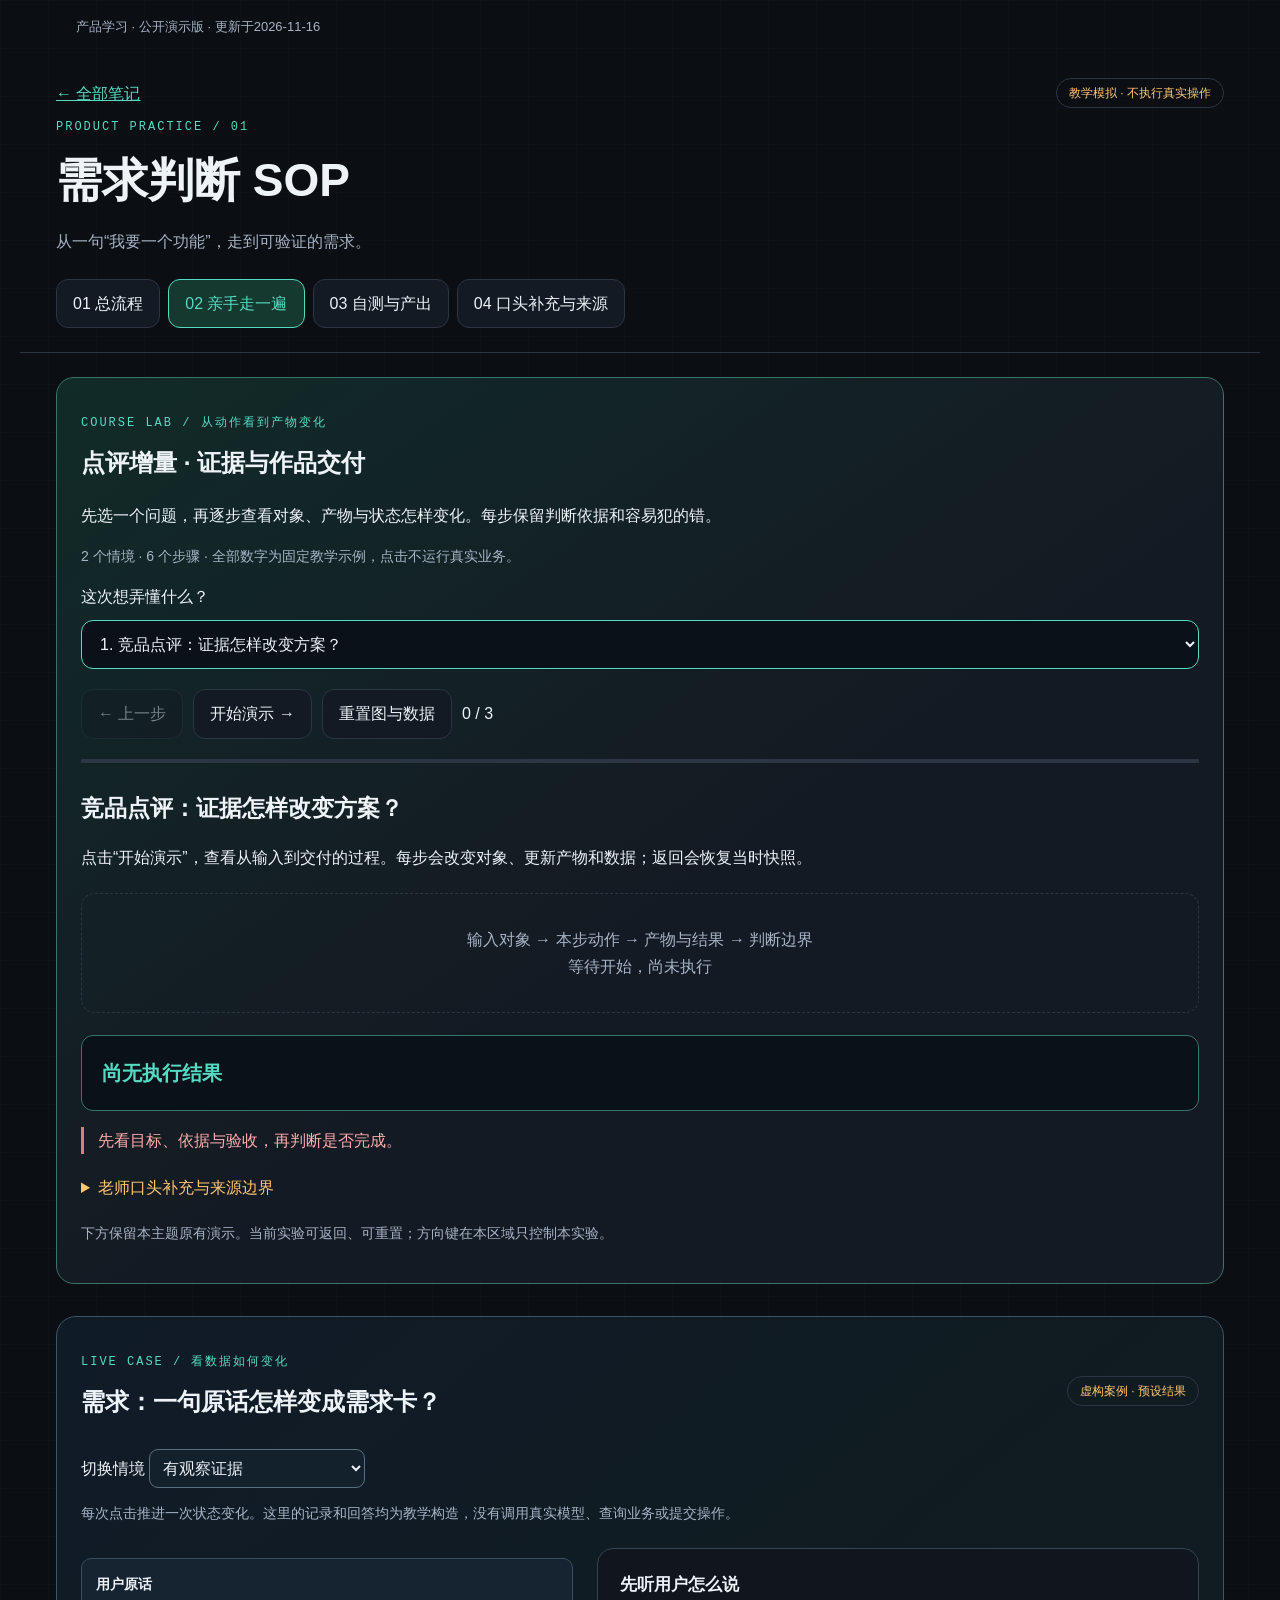
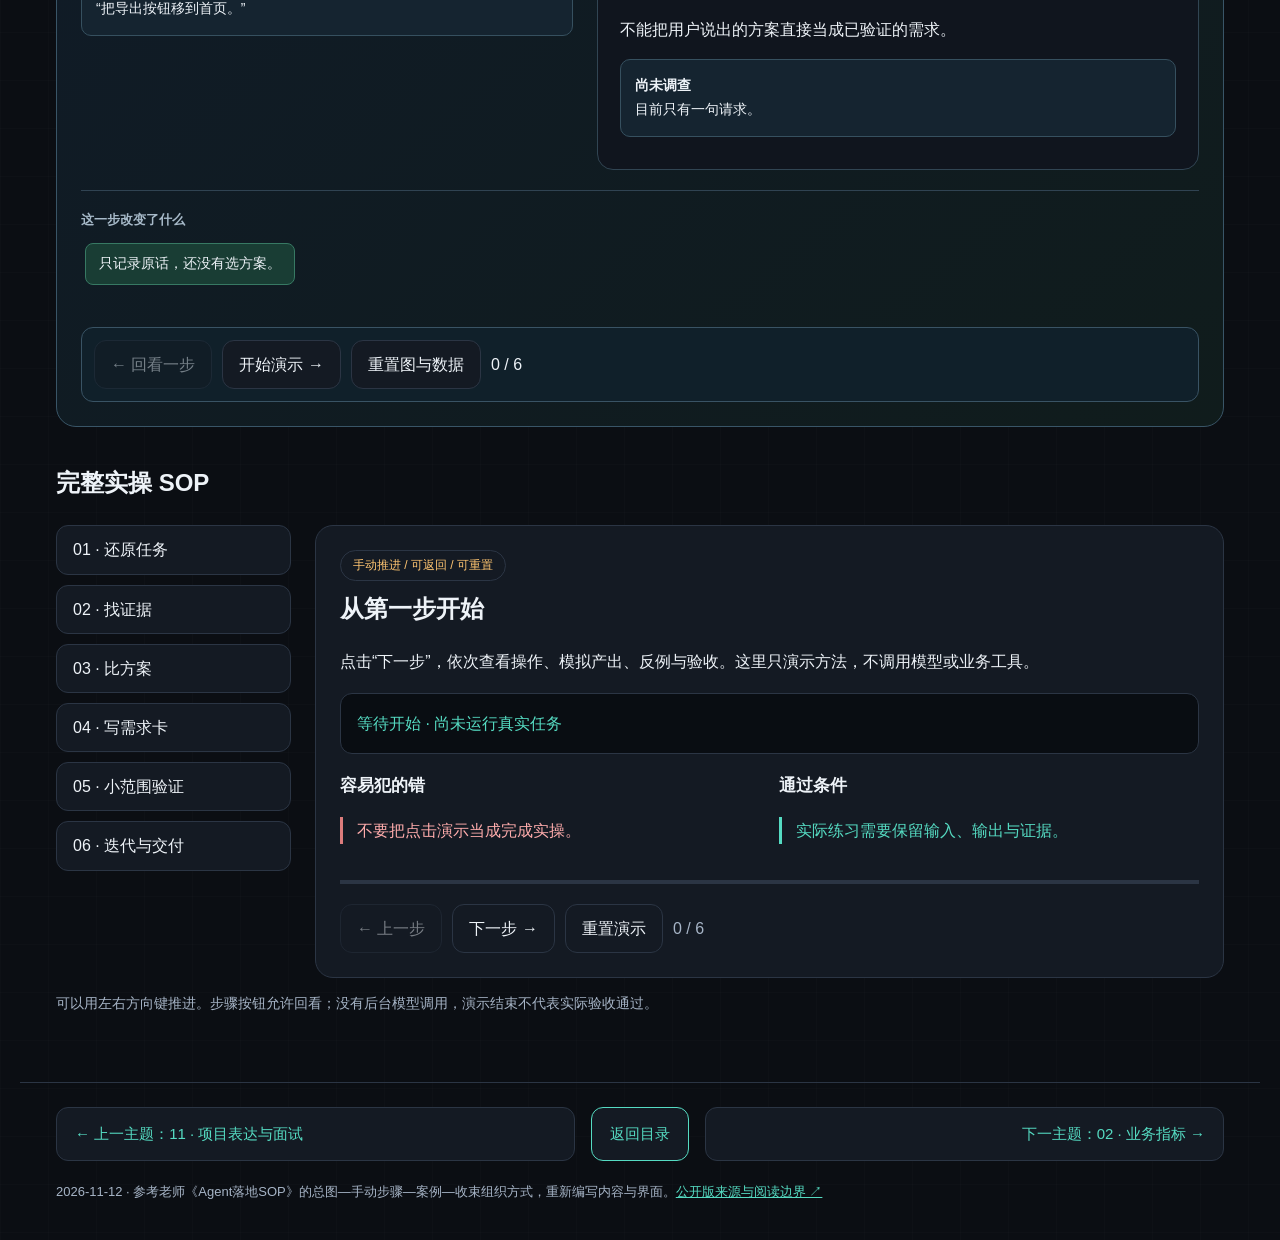
==== 01-需求判断SOP.html @ d26e114f "Publish 11 interactive product learning topics Public teaching edition: excludes private review, per" ====
<!doctype html><html lang="zh-CN"><meta charset="utf-8"><meta name="viewport" content="width=device-width,initial-scale=1"><title>需求判断 · 互动SOP笔记</title><link rel="stylesheet" href="%E6%A0%B7%E5%BC%8F.css"><link rel="stylesheet" href="%E5%8A%A8%E6%80%81%E6%BC%94%E7%A4%BA.css"><link rel="stylesheet" href="%E4%B8%BB%E9%A2%98%E5%AF%BC%E8%88%AA.css"><body><div class="host-notice">产品学习 · 公开演示版 · 更新于2026-11-16</div><header><div class="top"><a href="%E5%BC%80%E5%A7%8B%E9%98%85%E8%AF%BB.html">← 全部笔记</a><span class="badge">教学模拟 · 不执行真实操作</span></div><p class="eyebrow">PRODUCT PRACTICE / 01</p><h1>需求判断 SOP</h1><p class="sub">从一句“我要一个功能”，走到可验证的需求。</p><nav class="tabs" aria-label="阅读模式"><button data-tab="0" aria-selected="true">01 总流程</button><button data-tab="1" aria-selected="false">02 亲手走一遍</button><button data-tab="2" aria-selected="false">03 自测与产出</button><button data-tab="3" aria-selected="false">04 口头补充与来源</button></nav></header><main>
<section data-panel><p class="eyebrow">MAP / 先看完整路径</p><div class="map"><button class="node" data-step="0"><span>STEP 01 →</span><b>还原任务</b></button><button class="node" data-step="1"><span>STEP 02 →</span><b>找证据</b></button><button class="node" data-step="2"><span>STEP 03 →</span><b>比方案</b></button><button class="node" data-step="3"><span>STEP 04 →</span><b>写需求卡</b></button><button class="node" data-step="4"><span>STEP 05 →</span><b>小范围验证</b></button><button class="node" data-step="5"><span>STEP 06 →</span><b>迭代与交付</b></button></div><div class="box"><h2>怎样使用</h2><p>先顺着 1 → 6 看流程，再点击任意步骤进入演示。每步同时看“做什么、留下什么、容易错在哪里、怎样验收”。</p><p class="caption">流程是便于学习的整理顺序，实际项目可以往返。所有案例、日志和演算均为教学示例，不是你的实际项目成绩。</p></div><img class="figure" src="80cd8cdf1e72.png" alt="需求判断辅助图解"><p class="caption">图为既有笔记的整理者教学示意；本页以操作流程为主。</p></section>
<section data-panel hidden><section id="dynamic-stage" aria-label="动态流程演示"></section><h2>完整实操 SOP</h2><div class="lab"><aside class="rail" aria-label="步骤"><button data-step="0">01 · 还原任务</button><button data-step="1">02 · 找证据</button><button data-step="2">03 · 比方案</button><button data-step="3">04 · 写需求卡</button><button data-step="4">05 · 小范围验证</button><button data-step="5">06 · 迭代与交付</button></aside><article class="box" aria-live="polite"><span class="badge">手动推进 / 可返回 / 可重置</span><h2 id="step-title"></h2><p id="action"></p><div class="log" id="output"></div><div class="bodygrid"><div><h3>容易犯的错</h3><p class="bad" id="bad"></p></div><div><h3>通过条件</h3><p class="good" id="check"></p></div></div><div class="progress"><i id="bar"></i></div><div class="controls"><button id="prev">← 上一步</button><button id="next">下一步 →</button><button id="reset">重置演示</button><span id="count" class="muted"></span></div></article></div><p class="caption">可以用左右方向键推进。步骤按钮允许回看；没有后台模型调用，演示结束不代表实际验收通过。</p></section>
<section data-panel hidden><div class="bodygrid"><div class="box"><p class="eyebrow">CHECK / 先判断，再看解释</p><h2>用户提出“自动发送周报”，第一步更合适的是？</h2><div class="choices"><button data-choice="0">立刻接入发送工具</button><button data-choice="1">问最近一次交周报的完整过程</button><button data-choice="2">推断他想获得领导表扬</button></div><div class="feedback" id="feedback" role="status" hidden></div><button id="quiz-reset">重做自测</button></div><div class="box"><h2>带走一张实操卡</h2><label for="draft">用自己的任务填写：目标 / 依据 / 操作 / 预期 / 实际 / 待核</label><textarea id="draft" placeholder="目标：
依据：
操作：
预期：
实际（未做就写待测）：
待核："></textarea><button id="download">下载我的草稿</button><p class="caption">内容只在当前页，刷新不保存；下载不会提交给老师，也不会改写课程笔记。</p></div></div></section>
<section data-panel hidden><div class="box"><p class="eyebrow">ORAL NOTES / 主线外也要记</p><h2>老师口头补充与游离知识点</h2><ul class="oral"><li>11/7 PM 01:48:58–01:49:29：问最近一次具体经历。</li><li>11/7 PM 01:51:32：更深动机可选，不强贴心理标签。</li><li>10/31 PM 01:31:21–01:41:09：购买者、操作者、受益者可能不同。</li><li>10/21、11/13点评：新增证据分层与作品交付动态情境；课堂认可不替代真实需求、功能或市场验证。</li><li>2026-10-18 第一周学习笔记：00:06:10–07:16、12:29–13:47、04:06:03–06:43 / 作业让接收者能打开、看懂、试用；链接可放在说明文档中 / 写入口、核心能力、操作顺序和限制。可访问不意味着必须公开或扩大权限；课堂4/5分是课程评分，不是上线认证</li><li>2026-10-18 第一周学习笔记：00:08:00–09:46、21:07–24:07 / 定时提醒和立即演示不同；功能需要展示实际行为 / 按钮、音效、提醒、结果气泡分别实际检查。09:17学生说明提醒已做，老师此前的判断不能当最终缺失结论</li><li>2026-10-18 第一周学习笔记：00:27:43–29:46、32:22 / 追问为什么安装、服务谁；老师补充作业想看AI实用功能 / 动画与情绪价值可以有用，但要连接目标；不能概括成“动画永远不算功能”</li><li>2026-10-18 第一周学习笔记：00:35:16–37:49、50:14 / 链接权限、下载按钮和工具使用要符合真实能力 / 验收下载文件、提醒触发；简单规则任务不必调用模型。不给无关管理权限，不把未接通机器人写成已实现</li><li>2026-10-18 第一周学习笔记：00:55:29–55:41、58:08、01:08:47–09:36 / 加载、贴图边缘、响应式布局也是交付质量 / 慢的原因先测；检查桌面与手机、窄屏、可读性。老师对图片过大或网络的判断是排查假设</li><li>2026-10-18 第一周学习笔记：01:20:35、01:25:47–28:51 / 练习方法能迁移到自己的题材和作品 / 不要求人人复刻同一物件；审美认可不证明市场需求、销量或付费意愿</li><li>2026-10-18 第一周学习笔记：01:32:00、01:46:26–47:19 / 默认视角和接收者环境要可用，必要时准备演示兜底 / 不能让观众自行猜正确灯光/角度；录屏辅助说明，不能代替真实功能验收</li><li>2026-10-18 第一周学习笔记：02:00:08、02:08:29–12:09 / 讲清用户、场景、需求、功能，并追问提供者、付费方、成本与价值 / 2–3分钟是该轮汇报限制；预算例子不是所有项目起步金额。使用者、受益者和付款者分别列</li><li>2026-10-18 第一周学习笔记：02:21:24–22:43、02:34:27–38:45 / 把宠物选码、评价回复等功能放回经营目标 / 少退货、提高决策效率等是待验证收益；比较机会成本，不能只因“能自动回复”就认定值得投入</li><li>2026-10-18 第一周学习笔记：02:47:14–48:17、02:51:39–54:59 / 热点的关联性、时效性，及平台资源/获客能力都要考虑 / 曝光不等于转化；没有平台资源就先缩小场景，不套用大平台分发能力</li><li>2026-10-18 第一周学习笔记：02:56:30–03:00:39、03:12:22–14:34 / 评论工具与家居工具要考虑数据入口、用户角色、渠道和费用 / 核接口与授权可用性；评论应保留影响决策的正反信息，不能把偏向商家的删差评做法当通则</li><li>2026-10-18 第一周学习笔记：03:15:01–17:31、03:23:19–25:03 / 有竞品不等于不能做；要解释自己的选择 / 多方产品可同时服务商家和买家，需确定本期主要任务与付款关系，不机械写“只能选B或C”</li><li>2026-10-18 第一周学习笔记：03:57:06–57:35、04:03:42–04:04:00、04:16:34–17:43 / 熟悉业务的人可从小痛点切入；继续考虑获客和转化；先做再改 / 课堂肯定的是思考/进展，不等于产品或商业模式已验证</li><li>2026-11-07 需求分析与用户访谈：17:38–23:52 / 竞品2.0重点是我们据此怎么做，还要看缺点/失败经验；有限时间抓汇报框架 / 目标与决定→关键证据→借鉴/避坑→本期方案与验证；背景资料放附录，不压掉核心判断</li><li>2026-11-07 需求分析与用户访谈：20:57–22:35 / 出海不只看产品能不能做，也要查记忆、数据存储及地区差异 / 形成地区×数据类型×处理目的×保存/删除×依据的待核表。老师“中国可存ASR但不可存原音频”等概括未获一手核准，不作为法律规则</li><li>2026-11-07 需求分析与用户访谈：41:04–43:39、44:52–48:22 / “专业、记忆好”须有具体测试；销售说好不等于实测好；无法试用要调整研究路径 / 记忆拆成写入准确、取回准确、更新冲突与删除失效；授权试用、可操作演示或公开证据各标层级。无权限≠不支持≠实测失败</li><li>2026-11-07 需求分析与用户访谈：43:02–43:39、47:23、01:02:19–02:31 / 文档层级过多影响理解 / 主文保留任务、对比结论、证据和决策，详细资料入附录；层级数量依内容，不机械固定</li><li>2026-11-07 需求分析与用户访谈：01:01:47–02:15 / 营销组把竞品优缺点接到自己的Demo，是有价值的分析 / 参考“发现→取舍→方案→验证”，不是只有一张功能清单；老师认可不等于测试全部可靠</li><li>2026-11-07 需求分析与用户访谈：01:25:51–27:08 / 轮流汇报可以练表达，但每个人要熟悉内容和结构 / 先讲清竞品，再综合推导自己的方案；不要来回切换指代，让听众猜“它”是哪家</li><li>2026-11-07 需求分析与用户访谈：01:31:56–34:09 / 需求访谈、竞品分析和Demo要连起来；每次汇报带上前一阶段成果 / 标哪些决定来自用户问题，哪些因竞品证据修订，哪些还是假设；不是每次把旧材料全部重讲</li></ul><p class="caption">沿用已核笔记的来源定位。本次没有重新回听音频；前两周口头内容部分依据录音整理纪要，不冒称逐字原话。完整语境、更多知识点和未核项见下方正文。</p></div><div class="box sources" style="margin-top:20px"><h2>来源与公开范围</h2><a href="来源说明.html">公开版来源与阅读边界 ↗</a><a href="来源说明.html">公开版来源与阅读边界 ↗</a><a href="来源说明.html">公开版来源与阅读边界 ↗</a><p>本页是按任务重组的学习视图；课程语境见按日期归档的笔记；独立正确性核查见上方《权威来源知识核查》，不要用课程笔记本身证明知识正确。平台参数与规则使用前再核。</p></div></section>
</main><footer><nav class="topic-nav" aria-label="主题导航"><a href="11-%E9%A1%B9%E7%9B%AE%E8%A1%A8%E8%BE%BE%E4%B8%8E%E9%9D%A2%E8%AF%95SOP.html">← 上一主题：11 · 项目表达与面试</a><a class="directory-link" href="%E5%BC%80%E5%A7%8B%E9%98%85%E8%AF%BB.html">返回目录</a><a href="02-%E4%B8%9A%E5%8A%A1%E6%8C%87%E6%A0%87SOP.html">下一主题：02 · 业务指标 →</a></nav><p>2026-11-12 · 参考老师《Agent落地SOP》的总图—手动步骤—案例—收束组织方式，重新编写内容与界面。<a href="来源说明.html">公开版来源与阅读边界 ↗</a></p></footer><script type="application/json" id="lesson-data">{"slug": "01-需求判断SOP", "title": "需求判断", "sub": "从一句“我要一个功能”，走到可验证的需求。", "source": ["来源说明.html"], "oral": ["11/7 PM 01:48:58–01:49:29：问最近一次具体经历。", "11/7 PM 01:51:32：更深动机可选，不强贴心理标签。", "10/31 PM 01:31:21–01:41:09：购买者、操作者、受益者可能不同。", "10/21、11/13点评：新增证据分层与作品交付动态情境；课堂认可不替代真实需求、功能或市场验证。", "2026-10-18 第一周学习笔记：00:06:10–07:16、12:29–13:47、04:06:03–06:43 / 作业让接收者能打开、看懂、试用；链接可放在说明文档中 / 写入口、核心能力、操作顺序和限制。可访问不意味着必须公开或扩大权限；课堂4/5分是课程评分，不是上线认证", "2026-10-18 第一周学习笔记：00:08:00–09:46、21:07–24:07 / 定时提醒和立即演示不同；功能需要展示实际行为 / 按钮、音效、提醒、结果气泡分别实际检查。09:17学生说明提醒已做，老师此前的判断不能当最终缺失结论", "2026-10-18 第一周学习笔记：00:27:43–29:46、32:22 / 追问为什么安装、服务谁；老师补充作业想看AI实用功能 / 动画与情绪价值可以有用，但要连接目标；不能概括成“动画永远不算功能”", "2026-10-18 第一周学习笔记：00:35:16–37:49、50:14 / 链接权限、下载按钮和工具使用要符合真实能力 / 验收下载文件、提醒触发；简单规则任务不必调用模型。不给无关管理权限，不把未接通机器人写成已实现", "2026-10-18 第一周学习笔记：00:55:29–55:41、58:08、01:08:47–09:36 / 加载、贴图边缘、响应式布局也是交付质量 / 慢的原因先测；检查桌面与手机、窄屏、可读性。老师对图片过大或网络的判断是排查假设", "2026-10-18 第一周学习笔记：01:20:35、01:25:47–28:51 / 练习方法能迁移到自己的题材和作品 / 不要求人人复刻同一物件；审美认可不证明市场需求、销量或付费意愿", "2026-10-18 第一周学习笔记：01:32:00、01:46:26–47:19 / 默认视角和接收者环境要可用，必要时准备演示兜底 / 不能让观众自行猜正确灯光/角度；录屏辅助说明，不能代替真实功能验收", "2026-10-18 第一周学习笔记：02:00:08、02:08:29–12:09 / 讲清用户、场景、需求、功能，并追问提供者、付费方、成本与价值 / 2–3分钟是该轮汇报限制；预算例子不是所有项目起步金额。使用者、受益者和付款者分别列", "2026-10-18 第一周学习笔记：02:21:24–22:43、02:34:27–38:45 / 把宠物选码、评价回复等功能放回经营目标 / 少退货、提高决策效率等是待验证收益；比较机会成本，不能只因“能自动回复”就认定值得投入", "2026-10-18 第一周学习笔记：02:47:14–48:17、02:51:39–54:59 / 热点的关联性、时效性，及平台资源/获客能力都要考虑 / 曝光不等于转化；没有平台资源就先缩小场景，不套用大平台分发能力", "2026-10-18 第一周学习笔记：02:56:30–03:00:39、03:12:22–14:34 / 评论工具与家居工具要考虑数据入口、用户角色、渠道和费用 / 核接口与授权可用性；评论应保留影响决策的正反信息，不能把偏向商家的删差评做法当通则", "2026-10-18 第一周学习笔记：03:15:01–17:31、03:23:19–25:03 / 有竞品不等于不能做；要解释自己的选择 / 多方产品可同时服务商家和买家，需确定本期主要任务与付款关系，不机械写“只能选B或C”", "2026-10-18 第一周学习笔记：03:57:06–57:35、04:03:42–04:04:00、04:16:34–17:43 / 熟悉业务的人可从小痛点切入；继续考虑获客和转化；先做再改 / 课堂肯定的是思考/进展，不等于产品或商业模式已验证", "2026-11-07 需求分析与用户访谈：17:38–23:52 / 竞品2.0重点是我们据此怎么做，还要看缺点/失败经验；有限时间抓汇报框架 / 目标与决定→关键证据→借鉴/避坑→本期方案与验证；背景资料放附录，不压掉核心判断", "2026-11-07 需求分析与用户访谈：20:57–22:35 / 出海不只看产品能不能做，也要查记忆、数据存储及地区差异 / 形成地区×数据类型×处理目的×保存/删除×依据的待核表。老师“中国可存ASR但不可存原音频”等概括未获一手核准，不作为法律规则", "2026-11-07 需求分析与用户访谈：41:04–43:39、44:52–48:22 / “专业、记忆好”须有具体测试；销售说好不等于实测好；无法试用要调整研究路径 / 记忆拆成写入准确、取回准确、更新冲突与删除失效；授权试用、可操作演示或公开证据各标层级。无权限≠不支持≠实测失败", "2026-11-07 需求分析与用户访谈：43:02–43:39、47:23、01:02:19–02:31 / 文档层级过多影响理解 / 主文保留任务、对比结论、证据和决策，详细资料入附录；层级数量依内容，不机械固定", "2026-11-07 需求分析与用户访谈：01:01:47–02:15 / 营销组把竞品优缺点接到自己的Demo，是有价值的分析 / 参考“发现→取舍→方案→验证”，不是只有一张功能清单；老师认可不等于测试全部可靠", "2026-11-07 需求分析与用户访谈：01:25:51–27:08 / 轮流汇报可以练表达，但每个人要熟悉内容和结构 / 先讲清竞品，再综合推导自己的方案；不要来回切换指代，让听众猜“它”是哪家", "2026-11-07 需求分析与用户访谈：01:31:56–34:09 / 需求访谈、竞品分析和Demo要连起来；每次汇报带上前一阶段成果 / 标哪些决定来自用户问题，哪些因竞品证据修订，哪些还是假设；不是每次把旧材料全部重讲"], "steps": [{"name": "还原任务", "action": "用户说：“把导出按钮移到首页。”先问最近一次如何完成周报。", "output": "教学假设：导出 → 打开邮箱 → 上传 → 发送；卡点可能在交接。", "bad": "直接开始移动按钮，或断定用户效率低。", "check": "记录用户、场景、当前做法与卡点；推测单列。"}, {"name": "找证据", "action": "核实际日志，观察一次操作，必要时中性追问。", "output": "证据卡：发生日期／原话／观察行为／未知项。", "bad": "把 AI 编的画像或一条差评当成普遍需求。", "check": "别人能回到原记录核对；缺数据就留未知。"}, {"name": "比方案", "action": "比较入口前移、一键发送、共享链接和现有人工做法。", "output": "方案比较：收益假设、成本、约束、错误代价。", "bad": "因为正在学 Agent，就必须使用 Agent。", "check": "至少解释选定方案为何适合当前任务。"}, {"name": "写需求卡", "action": "补目标、边界、数据依赖、负责人和验收。", "output": "目标：减少周报交接；边界：未授权不自动发送。", "bad": "只写“智能、好用、体验流畅”。", "check": "别人能判断做成了没有；不做项明确。"}, {"name": "小范围验证", "action": "让符合目标场景的用户完成任务，观察卡在哪里。", "output": "记录成功情况、耗时和失败原因；尚未执行则写待测。", "bad": "粉丝喜欢或模型一致赞同，就宣布需求成立。", "check": "实际观察与预期分开，不捏造访谈或成绩。"}, {"name": "迭代与交付", "action": "按证据修方案；整理问题、尝试、结论和下一步。", "output": "可交付：需求卡 + 证据 + 最小方案 + 待核项。", "bad": "只交一个链接，无法说明为谁解决了什么。", "check": "把修改与证据对应起来，再验证原问题。"}], "question": "用户提出“自动发送周报”，第一步更合适的是？", "answers": ["立刻接入发送工具", "问最近一次交周报的完整过程", "推断他想获得领导表扬"], "correct": 1, "explain": "先还原任务与授权边界，再比较方案。", "img": "2026-11-12/图解笔记/05-需求Y模型.png", "metric_lab": {"title": "点评增量 · 证据与作品交付", "modes": [{"id": "evidence", "label": "竞品点评：证据怎样改变方案？", "source": "11/13点评；需求原笔记末节17:38—23:52、41:04—48:22、01:31:56—01:34:09。产品A/B均为虚构。", "steps": [{"title": "把宣传与实测分开", "explain": "候选A销售说记忆很好；B尚无权限试用。先登记证据类型，不填分或排名。", "groups": [{"label": "A证据", "items": ["销售陈述"], "tone": "neutral"}, {"label": "B状态", "items": ["无权限", "未测"], "tone": "neutral"}, {"label": "当前结论", "items": ["都不能判定效果优劣"], "tone": "neutral"}], "formula": "无权限 ≠ 不支持 ≠ 实测失败", "bad": "界面专业或展示脑图不证明记忆准确。"}, {"title": "用同任务测试，保留条件", "explain": "模拟获得A试用：写入旧事实→更新→新会话提问，仍取回旧事实。记录版本、套餐、输入与日志；B继续未测。", "groups": [{"label": "A模拟测试", "items": ["写入：养猫", "更新：不养猫", "取回：仍养猫"], "tone": "bad"}, {"label": "证据包", "items": ["同任务", "版本/套餐/时间", "日志"], "tone": "neutral"}, {"label": "B", "items": ["未测，不填0"], "tone": "warn"}], "formula": "A在此测试中更新失效；不能推所有场景都差", "bad": "演示本身不是对任何真实产品的评价。"}, {"title": "从发现形成自己的选择", "explain": "若用户访谈确需修正画像，本期设计可查看/纠正旧事实并验证失效。先做小闭环，不复制整个竞品。", "groups": [{"label": "需求依据", "items": ["需要修正旧画像"], "tone": "neutral"}, {"label": "方案取舍", "items": ["新增纠错入口", "保留更新记录"], "tone": "neutral"}, {"label": "验收", "items": ["取回新值", "旧值不再影响建议"], "tone": "neutral"}], "formula": "发现 → 取舍 → 方案 → 验证", "bad": "访谈依据若没有真实来源，应标待验证假设。"}]}, {"id": "delivery", "label": "作品点评：按钮存在不等于交付完成", "source": "10/21点评，第一周§10；00:06:10—13:47、00:35:16—37:49、01:32:00—01:47:19。", "steps": [{"title": "先看接收者默认体验", "explain": "教学网页能打开，但下载按钮只有视觉样式，手机内容超出屏幕。老师认可外观不代替可用性验证。", "groups": [{"label": "入口", "items": ["页面可打开"], "tone": "good"}, {"label": "按钮", "items": ["未接下载动作"], "tone": "bad"}, {"label": "手机", "items": ["内容溢出"], "tone": "warn"}], "formula": "页面可访问；功能交付尚不合格", "bad": "需要权限时最小授权，不为了可访问一律公开。"}, {"title": "按范围修复并核真实产物", "explain": "模拟绑定下载真实文件并调整窄屏布局。点击后校验文件可打开，尺寸符合要求；没有接通的提醒继续标待实现。", "groups": [{"label": "下载", "items": ["文件已取得", "内容可打开"], "tone": "good"}, {"label": "手机", "items": ["无横向溢出", "按钮可点"], "tone": "good"}, {"label": "提醒", "items": ["待实现"], "tone": "warn"}], "formula": "修的是具体缺陷，同时回归原有内容", "bad": "录屏可作说明，但不替代真实功能验收。"}, {"title": "交付说明让别人能自己使用", "explain": "附入口、步骤、能力、限制。业务收益仍待测试，不将“生成更快”写成销量必涨。", "groups": [{"label": "使用说明", "items": ["打开入口→输入→操作→结果"], "tone": "neutral"}, {"label": "能力状态", "items": ["下载已实现", "提醒未接通"], "tone": "neutral"}, {"label": "业务证据", "items": ["采用待测", "收益待测"], "tone": "neutral"}], "formula": "交付 = 可访问 + 可操作 + 可验证 + 说清限制", "bad": "默认角度、加载和字体可读性都是交付的一部分。"}]}]}, "extra_sources": []}</script><script src="%E4%BA%A4%E4%BA%92.js"></script><script src="%E6%A1%88%E4%BE%8B%E5%8A%A8%E6%80%81%E6%BC%94%E7%A4%BA.js"></script><script src="%E5%8A%A8%E6%80%81%E6%BC%94%E7%A4%BA.js"></script><link rel="stylesheet" href="%E6%8C%87%E6%A0%87%E8%BF%9B%E9%98%B6%E6%BC%94%E7%A4%BA.css"><script src="%E6%8C%87%E6%A0%87%E8%BF%9B%E9%98%B6%E6%BC%94%E7%A4%BA.js"></script></body></html><style>.host-notice{max-width:1168px;margin:16px auto;padding:0 20px;font-size:13px;color:#a6b4c6}[data-local-source]{color:#a6b4c6;cursor:help}img{max-width:100%}</style>
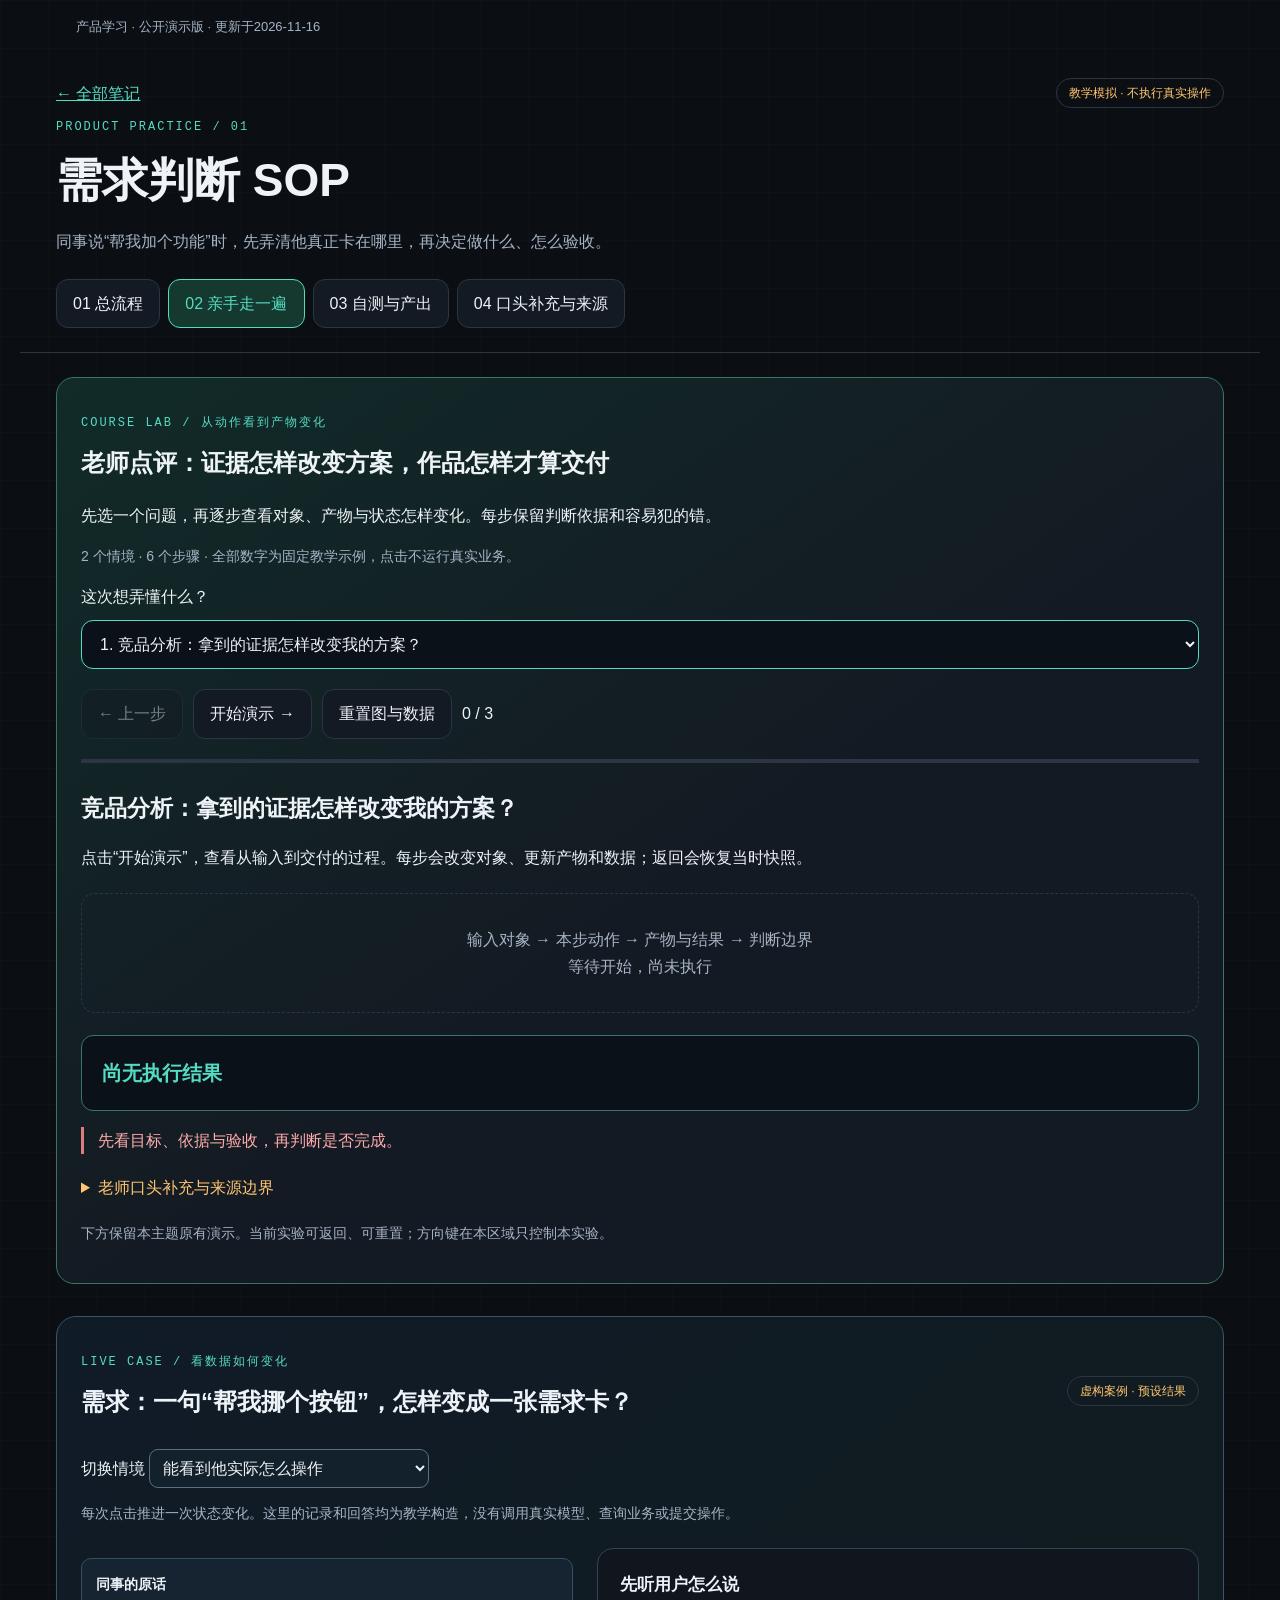
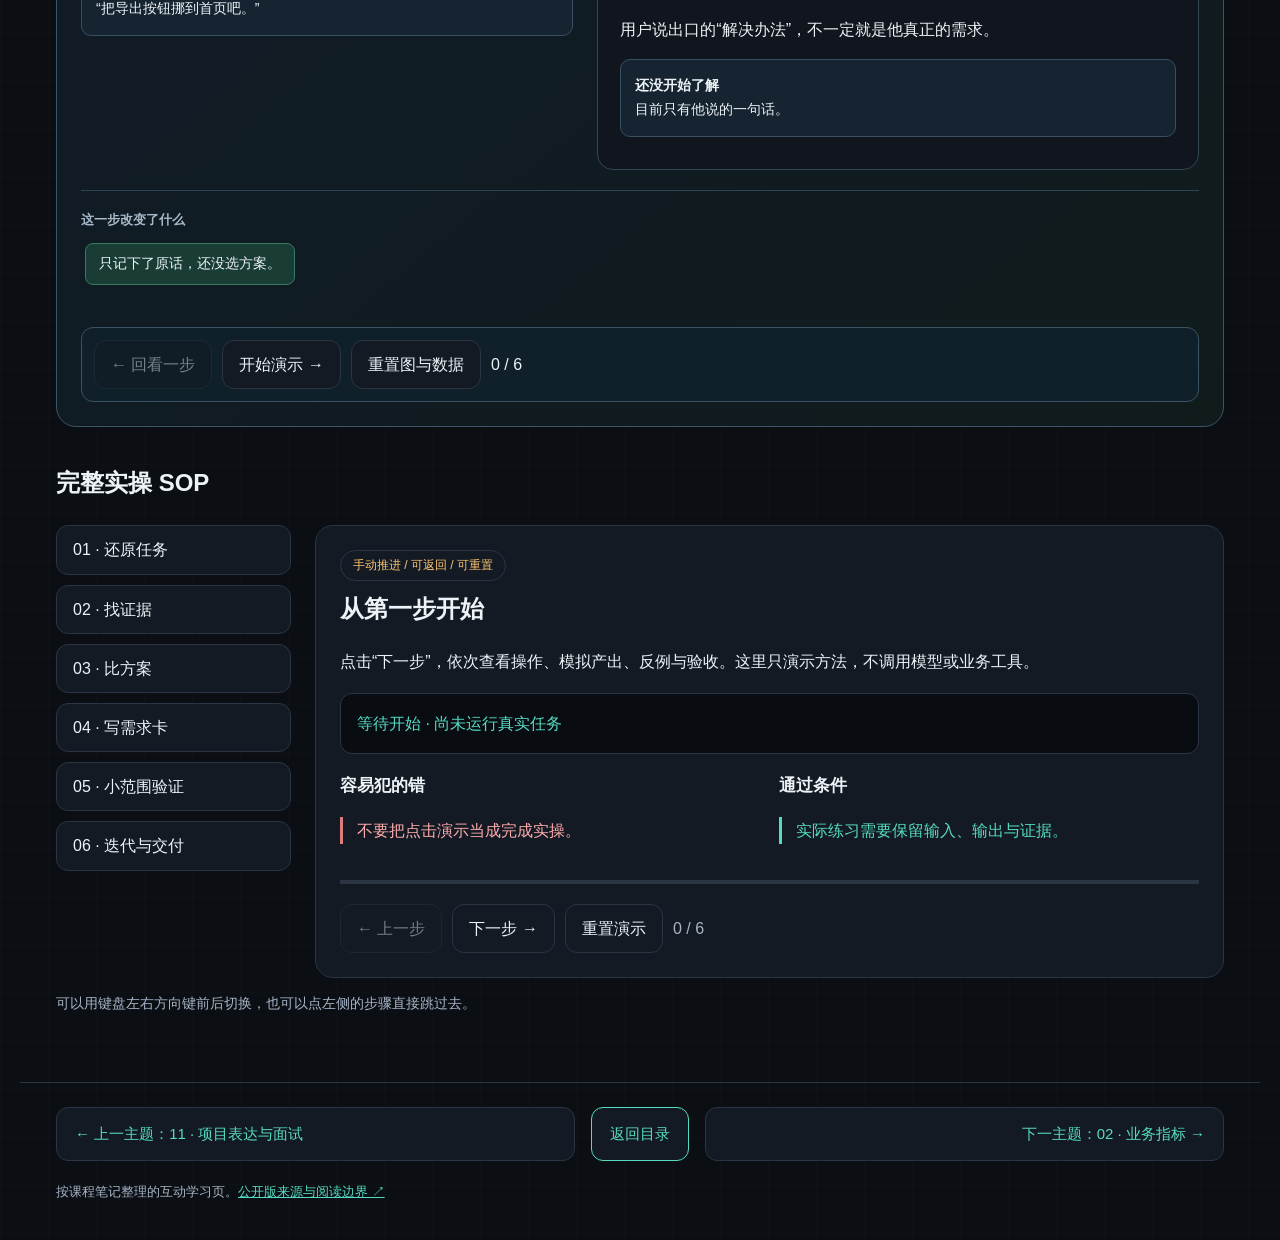
==== commit 0c6166ad: "Clarify needs lesson and update interactive examples" ====
--- a/01-需求判断SOP.html
+++ b/01-需求判断SOP.html
@@ -1,11 +1,11 @@
-<!doctype html><html lang="zh-CN"><meta charset="utf-8"><meta name="viewport" content="width=device-width,initial-scale=1"><title>需求判断 · 互动SOP笔记</title><link rel="stylesheet" href="%E6%A0%B7%E5%BC%8F.css"><link rel="stylesheet" href="%E5%8A%A8%E6%80%81%E6%BC%94%E7%A4%BA.css"><link rel="stylesheet" href="%E4%B8%BB%E9%A2%98%E5%AF%BC%E8%88%AA.css"><body><div class="host-notice">产品学习 · 公开演示版 · 更新于2026-11-16</div><header><div class="top"><a href="%E5%BC%80%E5%A7%8B%E9%98%85%E8%AF%BB.html">← 全部笔记</a><span class="badge">教学模拟 · 不执行真实操作</span></div><p class="eyebrow">PRODUCT PRACTICE / 01</p><h1>需求判断 SOP</h1><p class="sub">从一句“我要一个功能”，走到可验证的需求。</p><nav class="tabs" aria-label="阅读模式"><button data-tab="0" aria-selected="true">01 总流程</button><button data-tab="1" aria-selected="false">02 亲手走一遍</button><button data-tab="2" aria-selected="false">03 自测与产出</button><button data-tab="3" aria-selected="false">04 口头补充与来源</button></nav></header><main>
-<section data-panel><p class="eyebrow">MAP / 先看完整路径</p><div class="map"><button class="node" data-step="0"><span>STEP 01 →</span><b>还原任务</b></button><button class="node" data-step="1"><span>STEP 02 →</span><b>找证据</b></button><button class="node" data-step="2"><span>STEP 03 →</span><b>比方案</b></button><button class="node" data-step="3"><span>STEP 04 →</span><b>写需求卡</b></button><button class="node" data-step="4"><span>STEP 05 →</span><b>小范围验证</b></button><button class="node" data-step="5"><span>STEP 06 →</span><b>迭代与交付</b></button></div><div class="box"><h2>怎样使用</h2><p>先顺着 1 → 6 看流程，再点击任意步骤进入演示。每步同时看“做什么、留下什么、容易错在哪里、怎样验收”。</p><p class="caption">流程是便于学习的整理顺序，实际项目可以往返。所有案例、日志和演算均为教学示例，不是你的实际项目成绩。</p></div><img class="figure" src="80cd8cdf1e72.png" alt="需求判断辅助图解"><p class="caption">图为既有笔记的整理者教学示意；本页以操作流程为主。</p></section>
-<section data-panel hidden><section id="dynamic-stage" aria-label="动态流程演示"></section><h2>完整实操 SOP</h2><div class="lab"><aside class="rail" aria-label="步骤"><button data-step="0">01 · 还原任务</button><button data-step="1">02 · 找证据</button><button data-step="2">03 · 比方案</button><button data-step="3">04 · 写需求卡</button><button data-step="4">05 · 小范围验证</button><button data-step="5">06 · 迭代与交付</button></aside><article class="box" aria-live="polite"><span class="badge">手动推进 / 可返回 / 可重置</span><h2 id="step-title"></h2><p id="action"></p><div class="log" id="output"></div><div class="bodygrid"><div><h3>容易犯的错</h3><p class="bad" id="bad"></p></div><div><h3>通过条件</h3><p class="good" id="check"></p></div></div><div class="progress"><i id="bar"></i></div><div class="controls"><button id="prev">← 上一步</button><button id="next">下一步 →</button><button id="reset">重置演示</button><span id="count" class="muted"></span></div></article></div><p class="caption">可以用左右方向键推进。步骤按钮允许回看；没有后台模型调用，演示结束不代表实际验收通过。</p></section>
-<section data-panel hidden><div class="bodygrid"><div class="box"><p class="eyebrow">CHECK / 先判断，再看解释</p><h2>用户提出“自动发送周报”，第一步更合适的是？</h2><div class="choices"><button data-choice="0">立刻接入发送工具</button><button data-choice="1">问最近一次交周报的完整过程</button><button data-choice="2">推断他想获得领导表扬</button></div><div class="feedback" id="feedback" role="status" hidden></div><button id="quiz-reset">重做自测</button></div><div class="box"><h2>带走一张实操卡</h2><label for="draft">用自己的任务填写：目标 / 依据 / 操作 / 预期 / 实际 / 待核</label><textarea id="draft" placeholder="目标：
+<!doctype html><html lang="zh-CN"><meta charset="utf-8"><meta name="viewport" content="width=device-width,initial-scale=1"><title>需求判断 · 互动SOP笔记</title><link rel="stylesheet" href="%E6%A0%B7%E5%BC%8F.css"><link rel="stylesheet" href="%E5%8A%A8%E6%80%81%E6%BC%94%E7%A4%BA.css"><link rel="stylesheet" href="%E4%B8%BB%E9%A2%98%E5%AF%BC%E8%88%AA.css"><body><div class="host-notice">产品学习 · 公开演示版 · 更新于2026-11-16</div><header><div class="top"><a href="%E5%BC%80%E5%A7%8B%E9%98%85%E8%AF%BB.html">← 全部笔记</a><span class="badge">教学模拟 · 不执行真实操作</span></div><p class="eyebrow">PRODUCT PRACTICE / 01</p><h1>需求判断 SOP</h1><p class="sub">同事说“帮我加个功能”时，先弄清他真正卡在哪里，再决定做什么、怎么验收。</p><nav class="tabs" aria-label="阅读模式"><button data-tab="0" aria-selected="true">01 总流程</button><button data-tab="1" aria-selected="false">02 亲手走一遍</button><button data-tab="2" aria-selected="false">03 自测与产出</button><button data-tab="3" aria-selected="false">04 口头补充与来源</button></nav></header><main>
+<section data-panel><p class="eyebrow">MAP / 先看完整路径</p><div class="map"><button class="node" data-step="0"><span>STEP 01 →</span><b>还原任务</b></button><button class="node" data-step="1"><span>STEP 02 →</span><b>找证据</b></button><button class="node" data-step="2"><span>STEP 03 →</span><b>比方案</b></button><button class="node" data-step="3"><span>STEP 04 →</span><b>写需求卡</b></button><button class="node" data-step="4"><span>STEP 05 →</span><b>小范围验证</b></button><button class="node" data-step="5"><span>STEP 06 →</span><b>迭代与交付</b></button></div><div class="box"><h2>怎样使用</h2><p>先顺着 1 → 6 看流程，再点击任意步骤进入演示。每步同时看“做什么、留下什么、容易错在哪里、怎样验收”。</p><p class="caption">实际项目里，这些步骤经常来回往返，不必死板按顺序走。页面里的案例都是虚构的教学示例。</p></div><img class="figure" src="80cd8cdf1e72.png" alt="需求判断辅助图解"><p class="caption">图解为学习示意。</p></section>
+<section data-panel hidden><section id="dynamic-stage" aria-label="动态流程演示"></section><h2>完整实操 SOP</h2><div class="lab"><aside class="rail" aria-label="步骤"><button data-step="0">01 · 还原任务</button><button data-step="1">02 · 找证据</button><button data-step="2">03 · 比方案</button><button data-step="3">04 · 写需求卡</button><button data-step="4">05 · 小范围验证</button><button data-step="5">06 · 迭代与交付</button></aside><article class="box" aria-live="polite"><span class="badge">手动推进 / 可返回 / 可重置</span><h2 id="step-title"></h2><p id="action"></p><div class="log" id="output"></div><div class="bodygrid"><div><h3>容易犯的错</h3><p class="bad" id="bad"></p></div><div><h3>通过条件</h3><p class="good" id="check"></p></div></div><div class="progress"><i id="bar"></i></div><div class="controls"><button id="prev">← 上一步</button><button id="next">下一步 →</button><button id="reset">重置演示</button><span id="count" class="muted"></span></div></article></div><p class="caption">可以用键盘左右方向键前后切换，也可以点左侧的步骤直接跳过去。</p></section>
+<section data-panel hidden><div class="bodygrid"><div class="box"><p class="eyebrow">CHECK / 先判断，再看解释</p><h2>同事说“把导出按钮挪到首页”，你第一步最该做什么？</h2><div class="choices"><button data-choice="0">马上去改按钮的位置</button><button data-choice="1">请他讲讲上次交周报的完整过程</button><button data-choice="2">猜他是想让领导觉得自己效率高</button></div><div class="feedback" id="feedback" role="status" hidden></div><button id="quiz-reset">重做自测</button></div><div class="box"><h2>带走一张实操卡</h2><label for="draft">用自己的任务填写：目标 / 依据 / 操作 / 预期 / 实际 / 待核</label><textarea id="draft" placeholder="目标：
 依据：
 操作：
 预期：
 实际（未做就写待测）：
 待核："></textarea><button id="download">下载我的草稿</button><p class="caption">内容只在当前页，刷新不保存；下载不会提交给老师，也不会改写课程笔记。</p></div></div></section>
-<section data-panel hidden><div class="box"><p class="eyebrow">ORAL NOTES / 主线外也要记</p><h2>老师口头补充与游离知识点</h2><ul class="oral"><li>11/7 PM 01:48:58–01:49:29：问最近一次具体经历。</li><li>11/7 PM 01:51:32：更深动机可选，不强贴心理标签。</li><li>10/31 PM 01:31:21–01:41:09：购买者、操作者、受益者可能不同。</li><li>10/21、11/13点评：新增证据分层与作品交付动态情境；课堂认可不替代真实需求、功能或市场验证。</li><li>2026-10-18 第一周学习笔记：00:06:10–07:16、12:29–13:47、04:06:03–06:43 / 作业让接收者能打开、看懂、试用；链接可放在说明文档中 / 写入口、核心能力、操作顺序和限制。可访问不意味着必须公开或扩大权限；课堂4/5分是课程评分，不是上线认证</li><li>2026-10-18 第一周学习笔记：00:08:00–09:46、21:07–24:07 / 定时提醒和立即演示不同；功能需要展示实际行为 / 按钮、音效、提醒、结果气泡分别实际检查。09:17学生说明提醒已做，老师此前的判断不能当最终缺失结论</li><li>2026-10-18 第一周学习笔记：00:27:43–29:46、32:22 / 追问为什么安装、服务谁；老师补充作业想看AI实用功能 / 动画与情绪价值可以有用，但要连接目标；不能概括成“动画永远不算功能”</li><li>2026-10-18 第一周学习笔记：00:35:16–37:49、50:14 / 链接权限、下载按钮和工具使用要符合真实能力 / 验收下载文件、提醒触发；简单规则任务不必调用模型。不给无关管理权限，不把未接通机器人写成已实现</li><li>2026-10-18 第一周学习笔记：00:55:29–55:41、58:08、01:08:47–09:36 / 加载、贴图边缘、响应式布局也是交付质量 / 慢的原因先测；检查桌面与手机、窄屏、可读性。老师对图片过大或网络的判断是排查假设</li><li>2026-10-18 第一周学习笔记：01:20:35、01:25:47–28:51 / 练习方法能迁移到自己的题材和作品 / 不要求人人复刻同一物件；审美认可不证明市场需求、销量或付费意愿</li><li>2026-10-18 第一周学习笔记：01:32:00、01:46:26–47:19 / 默认视角和接收者环境要可用，必要时准备演示兜底 / 不能让观众自行猜正确灯光/角度；录屏辅助说明，不能代替真实功能验收</li><li>2026-10-18 第一周学习笔记：02:00:08、02:08:29–12:09 / 讲清用户、场景、需求、功能，并追问提供者、付费方、成本与价值 / 2–3分钟是该轮汇报限制；预算例子不是所有项目起步金额。使用者、受益者和付款者分别列</li><li>2026-10-18 第一周学习笔记：02:21:24–22:43、02:34:27–38:45 / 把宠物选码、评价回复等功能放回经营目标 / 少退货、提高决策效率等是待验证收益；比较机会成本，不能只因“能自动回复”就认定值得投入</li><li>2026-10-18 第一周学习笔记：02:47:14–48:17、02:51:39–54:59 / 热点的关联性、时效性，及平台资源/获客能力都要考虑 / 曝光不等于转化；没有平台资源就先缩小场景，不套用大平台分发能力</li><li>2026-10-18 第一周学习笔记：02:56:30–03:00:39、03:12:22–14:34 / 评论工具与家居工具要考虑数据入口、用户角色、渠道和费用 / 核接口与授权可用性；评论应保留影响决策的正反信息，不能把偏向商家的删差评做法当通则</li><li>2026-10-18 第一周学习笔记：03:15:01–17:31、03:23:19–25:03 / 有竞品不等于不能做；要解释自己的选择 / 多方产品可同时服务商家和买家，需确定本期主要任务与付款关系，不机械写“只能选B或C”</li><li>2026-10-18 第一周学习笔记：03:57:06–57:35、04:03:42–04:04:00、04:16:34–17:43 / 熟悉业务的人可从小痛点切入；继续考虑获客和转化；先做再改 / 课堂肯定的是思考/进展，不等于产品或商业模式已验证</li><li>2026-11-07 需求分析与用户访谈：17:38–23:52 / 竞品2.0重点是我们据此怎么做，还要看缺点/失败经验；有限时间抓汇报框架 / 目标与决定→关键证据→借鉴/避坑→本期方案与验证；背景资料放附录，不压掉核心判断</li><li>2026-11-07 需求分析与用户访谈：20:57–22:35 / 出海不只看产品能不能做，也要查记忆、数据存储及地区差异 / 形成地区×数据类型×处理目的×保存/删除×依据的待核表。老师“中国可存ASR但不可存原音频”等概括未获一手核准，不作为法律规则</li><li>2026-11-07 需求分析与用户访谈：41:04–43:39、44:52–48:22 / “专业、记忆好”须有具体测试；销售说好不等于实测好；无法试用要调整研究路径 / 记忆拆成写入准确、取回准确、更新冲突与删除失效；授权试用、可操作演示或公开证据各标层级。无权限≠不支持≠实测失败</li><li>2026-11-07 需求分析与用户访谈：43:02–43:39、47:23、01:02:19–02:31 / 文档层级过多影响理解 / 主文保留任务、对比结论、证据和决策，详细资料入附录；层级数量依内容，不机械固定</li><li>2026-11-07 需求分析与用户访谈：01:01:47–02:15 / 营销组把竞品优缺点接到自己的Demo，是有价值的分析 / 参考“发现→取舍→方案→验证”，不是只有一张功能清单；老师认可不等于测试全部可靠</li><li>2026-11-07 需求分析与用户访谈：01:25:51–27:08 / 轮流汇报可以练表达，但每个人要熟悉内容和结构 / 先讲清竞品，再综合推导自己的方案；不要来回切换指代，让听众猜“它”是哪家</li><li>2026-11-07 需求分析与用户访谈：01:31:56–34:09 / 需求访谈、竞品分析和Demo要连起来；每次汇报带上前一阶段成果 / 标哪些决定来自用户问题，哪些因竞品证据修订，哪些还是假设；不是每次把旧材料全部重讲</li></ul><p class="caption">沿用已核笔记的来源定位。本次没有重新回听音频；前两周口头内容部分依据录音整理纪要，不冒称逐字原话。完整语境、更多知识点和未核项见下方正文。</p></div><div class="box sources" style="margin-top:20px"><h2>来源与公开范围</h2><a href="来源说明.html">公开版来源与阅读边界 ↗</a><a href="来源说明.html">公开版来源与阅读边界 ↗</a><a href="来源说明.html">公开版来源与阅读边界 ↗</a><p>本页是按任务重组的学习视图；课程语境见按日期归档的笔记；独立正确性核查见上方《权威来源知识核查》，不要用课程笔记本身证明知识正确。平台参数与规则使用前再核。</p></div></section>
-</main><footer><nav class="topic-nav" aria-label="主题导航"><a href="11-%E9%A1%B9%E7%9B%AE%E8%A1%A8%E8%BE%BE%E4%B8%8E%E9%9D%A2%E8%AF%95SOP.html">← 上一主题：11 · 项目表达与面试</a><a class="directory-link" href="%E5%BC%80%E5%A7%8B%E9%98%85%E8%AF%BB.html">返回目录</a><a href="02-%E4%B8%9A%E5%8A%A1%E6%8C%87%E6%A0%87SOP.html">下一主题：02 · 业务指标 →</a></nav><p>2026-11-12 · 参考老师《Agent落地SOP》的总图—手动步骤—案例—收束组织方式，重新编写内容与界面。<a href="来源说明.html">公开版来源与阅读边界 ↗</a></p></footer><script type="application/json" id="lesson-data">{"slug": "01-需求判断SOP", "title": "需求判断", "sub": "从一句“我要一个功能”，走到可验证的需求。", "source": ["来源说明.html"], "oral": ["11/7 PM 01:48:58–01:49:29：问最近一次具体经历。", "11/7 PM 01:51:32：更深动机可选，不强贴心理标签。", "10/31 PM 01:31:21–01:41:09：购买者、操作者、受益者可能不同。", "10/21、11/13点评：新增证据分层与作品交付动态情境；课堂认可不替代真实需求、功能或市场验证。", "2026-10-18 第一周学习笔记：00:06:10–07:16、12:29–13:47、04:06:03–06:43 / 作业让接收者能打开、看懂、试用；链接可放在说明文档中 / 写入口、核心能力、操作顺序和限制。可访问不意味着必须公开或扩大权限；课堂4/5分是课程评分，不是上线认证", "2026-10-18 第一周学习笔记：00:08:00–09:46、21:07–24:07 / 定时提醒和立即演示不同；功能需要展示实际行为 / 按钮、音效、提醒、结果气泡分别实际检查。09:17学生说明提醒已做，老师此前的判断不能当最终缺失结论", "2026-10-18 第一周学习笔记：00:27:43–29:46、32:22 / 追问为什么安装、服务谁；老师补充作业想看AI实用功能 / 动画与情绪价值可以有用，但要连接目标；不能概括成“动画永远不算功能”", "2026-10-18 第一周学习笔记：00:35:16–37:49、50:14 / 链接权限、下载按钮和工具使用要符合真实能力 / 验收下载文件、提醒触发；简单规则任务不必调用模型。不给无关管理权限，不把未接通机器人写成已实现", "2026-10-18 第一周学习笔记：00:55:29–55:41、58:08、01:08:47–09:36 / 加载、贴图边缘、响应式布局也是交付质量 / 慢的原因先测；检查桌面与手机、窄屏、可读性。老师对图片过大或网络的判断是排查假设", "2026-10-18 第一周学习笔记：01:20:35、01:25:47–28:51 / 练习方法能迁移到自己的题材和作品 / 不要求人人复刻同一物件；审美认可不证明市场需求、销量或付费意愿", "2026-10-18 第一周学习笔记：01:32:00、01:46:26–47:19 / 默认视角和接收者环境要可用，必要时准备演示兜底 / 不能让观众自行猜正确灯光/角度；录屏辅助说明，不能代替真实功能验收", "2026-10-18 第一周学习笔记：02:00:08、02:08:29–12:09 / 讲清用户、场景、需求、功能，并追问提供者、付费方、成本与价值 / 2–3分钟是该轮汇报限制；预算例子不是所有项目起步金额。使用者、受益者和付款者分别列", "2026-10-18 第一周学习笔记：02:21:24–22:43、02:34:27–38:45 / 把宠物选码、评价回复等功能放回经营目标 / 少退货、提高决策效率等是待验证收益；比较机会成本，不能只因“能自动回复”就认定值得投入", "2026-10-18 第一周学习笔记：02:47:14–48:17、02:51:39–54:59 / 热点的关联性、时效性，及平台资源/获客能力都要考虑 / 曝光不等于转化；没有平台资源就先缩小场景，不套用大平台分发能力", "2026-10-18 第一周学习笔记：02:56:30–03:00:39、03:12:22–14:34 / 评论工具与家居工具要考虑数据入口、用户角色、渠道和费用 / 核接口与授权可用性；评论应保留影响决策的正反信息，不能把偏向商家的删差评做法当通则", "2026-10-18 第一周学习笔记：03:15:01–17:31、03:23:19–25:03 / 有竞品不等于不能做；要解释自己的选择 / 多方产品可同时服务商家和买家，需确定本期主要任务与付款关系，不机械写“只能选B或C”", "2026-10-18 第一周学习笔记：03:57:06–57:35、04:03:42–04:04:00、04:16:34–17:43 / 熟悉业务的人可从小痛点切入；继续考虑获客和转化；先做再改 / 课堂肯定的是思考/进展，不等于产品或商业模式已验证", "2026-11-07 需求分析与用户访谈：17:38–23:52 / 竞品2.0重点是我们据此怎么做，还要看缺点/失败经验；有限时间抓汇报框架 / 目标与决定→关键证据→借鉴/避坑→本期方案与验证；背景资料放附录，不压掉核心判断", "2026-11-07 需求分析与用户访谈：20:57–22:35 / 出海不只看产品能不能做，也要查记忆、数据存储及地区差异 / 形成地区×数据类型×处理目的×保存/删除×依据的待核表。老师“中国可存ASR但不可存原音频”等概括未获一手核准，不作为法律规则", "2026-11-07 需求分析与用户访谈：41:04–43:39、44:52–48:22 / “专业、记忆好”须有具体测试；销售说好不等于实测好；无法试用要调整研究路径 / 记忆拆成写入准确、取回准确、更新冲突与删除失效；授权试用、可操作演示或公开证据各标层级。无权限≠不支持≠实测失败", "2026-11-07 需求分析与用户访谈：43:02–43:39、47:23、01:02:19–02:31 / 文档层级过多影响理解 / 主文保留任务、对比结论、证据和决策，详细资料入附录；层级数量依内容，不机械固定", "2026-11-07 需求分析与用户访谈：01:01:47–02:15 / 营销组把竞品优缺点接到自己的Demo，是有价值的分析 / 参考“发现→取舍→方案→验证”，不是只有一张功能清单；老师认可不等于测试全部可靠", "2026-11-07 需求分析与用户访谈：01:25:51–27:08 / 轮流汇报可以练表达，但每个人要熟悉内容和结构 / 先讲清竞品，再综合推导自己的方案；不要来回切换指代，让听众猜“它”是哪家", "2026-11-07 需求分析与用户访谈：01:31:56–34:09 / 需求访谈、竞品分析和Demo要连起来；每次汇报带上前一阶段成果 / 标哪些决定来自用户问题，哪些因竞品证据修订，哪些还是假设；不是每次把旧材料全部重讲"], "steps": [{"name": "还原任务", "action": "用户说：“把导出按钮移到首页。”先问最近一次如何完成周报。", "output": "教学假设：导出 → 打开邮箱 → 上传 → 发送；卡点可能在交接。", "bad": "直接开始移动按钮，或断定用户效率低。", "check": "记录用户、场景、当前做法与卡点；推测单列。"}, {"name": "找证据", "action": "核实际日志，观察一次操作，必要时中性追问。", "output": "证据卡：发生日期／原话／观察行为／未知项。", "bad": "把 AI 编的画像或一条差评当成普遍需求。", "check": "别人能回到原记录核对；缺数据就留未知。"}, {"name": "比方案", "action": "比较入口前移、一键发送、共享链接和现有人工做法。", "output": "方案比较：收益假设、成本、约束、错误代价。", "bad": "因为正在学 Agent，就必须使用 Agent。", "check": "至少解释选定方案为何适合当前任务。"}, {"name": "写需求卡", "action": "补目标、边界、数据依赖、负责人和验收。", "output": "目标：减少周报交接；边界：未授权不自动发送。", "bad": "只写“智能、好用、体验流畅”。", "check": "别人能判断做成了没有；不做项明确。"}, {"name": "小范围验证", "action": "让符合目标场景的用户完成任务，观察卡在哪里。", "output": "记录成功情况、耗时和失败原因；尚未执行则写待测。", "bad": "粉丝喜欢或模型一致赞同，就宣布需求成立。", "check": "实际观察与预期分开，不捏造访谈或成绩。"}, {"name": "迭代与交付", "action": "按证据修方案；整理问题、尝试、结论和下一步。", "output": "可交付：需求卡 + 证据 + 最小方案 + 待核项。", "bad": "只交一个链接，无法说明为谁解决了什么。", "check": "把修改与证据对应起来，再验证原问题。"}], "question": "用户提出“自动发送周报”，第一步更合适的是？", "answers": ["立刻接入发送工具", "问最近一次交周报的完整过程", "推断他想获得领导表扬"], "correct": 1, "explain": "先还原任务与授权边界，再比较方案。", "img": "2026-11-12/图解笔记/05-需求Y模型.png", "metric_lab": {"title": "点评增量 · 证据与作品交付", "modes": [{"id": "evidence", "label": "竞品点评：证据怎样改变方案？", "source": "11/13点评；需求原笔记末节17:38—23:52、41:04—48:22、01:31:56—01:34:09。产品A/B均为虚构。", "steps": [{"title": "把宣传与实测分开", "explain": "候选A销售说记忆很好；B尚无权限试用。先登记证据类型，不填分或排名。", "groups": [{"label": "A证据", "items": ["销售陈述"], "tone": "neutral"}, {"label": "B状态", "items": ["无权限", "未测"], "tone": "neutral"}, {"label": "当前结论", "items": ["都不能判定效果优劣"], "tone": "neutral"}], "formula": "无权限 ≠ 不支持 ≠ 实测失败", "bad": "界面专业或展示脑图不证明记忆准确。"}, {"title": "用同任务测试，保留条件", "explain": "模拟获得A试用：写入旧事实→更新→新会话提问，仍取回旧事实。记录版本、套餐、输入与日志；B继续未测。", "groups": [{"label": "A模拟测试", "items": ["写入：养猫", "更新：不养猫", "取回：仍养猫"], "tone": "bad"}, {"label": "证据包", "items": ["同任务", "版本/套餐/时间", "日志"], "tone": "neutral"}, {"label": "B", "items": ["未测，不填0"], "tone": "warn"}], "formula": "A在此测试中更新失效；不能推所有场景都差", "bad": "演示本身不是对任何真实产品的评价。"}, {"title": "从发现形成自己的选择", "explain": "若用户访谈确需修正画像，本期设计可查看/纠正旧事实并验证失效。先做小闭环，不复制整个竞品。", "groups": [{"label": "需求依据", "items": ["需要修正旧画像"], "tone": "neutral"}, {"label": "方案取舍", "items": ["新增纠错入口", "保留更新记录"], "tone": "neutral"}, {"label": "验收", "items": ["取回新值", "旧值不再影响建议"], "tone": "neutral"}], "formula": "发现 → 取舍 → 方案 → 验证", "bad": "访谈依据若没有真实来源，应标待验证假设。"}]}, {"id": "delivery", "label": "作品点评：按钮存在不等于交付完成", "source": "10/21点评，第一周§10；00:06:10—13:47、00:35:16—37:49、01:32:00—01:47:19。", "steps": [{"title": "先看接收者默认体验", "explain": "教学网页能打开，但下载按钮只有视觉样式，手机内容超出屏幕。老师认可外观不代替可用性验证。", "groups": [{"label": "入口", "items": ["页面可打开"], "tone": "good"}, {"label": "按钮", "items": ["未接下载动作"], "tone": "bad"}, {"label": "手机", "items": ["内容溢出"], "tone": "warn"}], "formula": "页面可访问；功能交付尚不合格", "bad": "需要权限时最小授权，不为了可访问一律公开。"}, {"title": "按范围修复并核真实产物", "explain": "模拟绑定下载真实文件并调整窄屏布局。点击后校验文件可打开，尺寸符合要求；没有接通的提醒继续标待实现。", "groups": [{"label": "下载", "items": ["文件已取得", "内容可打开"], "tone": "good"}, {"label": "手机", "items": ["无横向溢出", "按钮可点"], "tone": "good"}, {"label": "提醒", "items": ["待实现"], "tone": "warn"}], "formula": "修的是具体缺陷，同时回归原有内容", "bad": "录屏可作说明，但不替代真实功能验收。"}, {"title": "交付说明让别人能自己使用", "explain": "附入口、步骤、能力、限制。业务收益仍待测试，不将“生成更快”写成销量必涨。", "groups": [{"label": "使用说明", "items": ["打开入口→输入→操作→结果"], "tone": "neutral"}, {"label": "能力状态", "items": ["下载已实现", "提醒未接通"], "tone": "neutral"}, {"label": "业务证据", "items": ["采用待测", "收益待测"], "tone": "neutral"}], "formula": "交付 = 可访问 + 可操作 + 可验证 + 说清限制", "bad": "默认角度、加载和字体可读性都是交付的一部分。"}]}]}, "extra_sources": []}</script><script src="%E4%BA%A4%E4%BA%92.js"></script><script src="%E6%A1%88%E4%BE%8B%E5%8A%A8%E6%80%81%E6%BC%94%E7%A4%BA.js"></script><script src="%E5%8A%A8%E6%80%81%E6%BC%94%E7%A4%BA.js"></script><link rel="stylesheet" href="%E6%8C%87%E6%A0%87%E8%BF%9B%E9%98%B6%E6%BC%94%E7%A4%BA.css"><script src="%E6%8C%87%E6%A0%87%E8%BF%9B%E9%98%B6%E6%BC%94%E7%A4%BA.js"></script></body></html><style>.host-notice{max-width:1168px;margin:16px auto;padding:0 20px;font-size:13px;color:#a6b4c6}[data-local-source]{color:#a6b4c6;cursor:help}img{max-width:100%}</style>+<section data-panel hidden><div class="box"><p class="eyebrow">ORAL NOTES / 主线外也要记</p><h2>老师口头补充与游离知识点</h2><ul class="oral"><li>访谈时，请用户讲“最近一次”的具体经历。（11/7 下午 01:48:58–01:49:29）</li><li>挖掘用户更深层的动机可以做，但不是必须的；不要硬给用户贴心理标签。（11/7 下午 01:51:32）</li><li>掏钱买产品的人、实际操作的人、从中受益的人，可能不是同一个人，要分开考虑。（10/31 下午 01:31:21–01:41:09）</li><li>老师在课上肯定了某个作品，不等于它的需求、功能或市场已经被验证。本页顶部“老师点评”演示就是根据这两次点评做的。（10/21、11/13 作业点评）</li><li>交作业要让对方能打开、看得懂、能上手试。链接可以放在说明文档里，说明里写清入口、核心功能、操作顺序和限制。注意：让人能打开，不等于必须公开或放开更多权限；课上打的 4/5 分是课程评分，不代表产品可以上线。（10/18 第一周 00:06:10–07:16、12:29–13:47、04:06:03–06:43）</li><li>“定时提醒”和“演示时立刻弹出”不是一回事，功能要用实际效果来展示。按钮、音效、提醒、结果气泡要逐个实际检查。注意：09:17 学生说明提醒其实已经做了，所以老师之前“缺这个功能”的判断不能当最终结论。（10/18 第一周 00:08:00–09:46、21:07–24:07）</li><li>老师追问：用户为什么要装它、它服务谁；并补充说这次作业想看到 AI 的实用功能。注意：动画和情绪价值也可以有用，但要和目标连起来，不能简单理解成“动画永远不算功能”。（10/18 第一周 00:27:43–29:46、32:22）</li><li>链接权限、下载按钮和用到的工具，都要和真实能做到的一致。验收时要真的下载一次文件、真的触发一次提醒；简单的规则类任务不必调用大模型。不要给无关的管理权限，也不要把没接通的机器人写成“已实现”。（10/18 第一周 00:35:16–37:49、50:14）</li><li>加载速度、贴图边缘、不同屏幕上的排版，也都算交付质量。页面慢，先实测找原因；在电脑、手机、窄屏上分别检查是否看得清。注意：老师说“可能是图片太大或网络问题”，是待排查的猜测，不是结论。（10/18 第一周 00:55:29–55:41、58:08、01:08:47–09:36）</li><li>课上练的方法可以用到自己的题材和作品上，不要求每个人做一模一样的东西。注意：作品好看、被认可，不能证明有市场需求、销量或有人愿意付钱。（10/18 第一周 01:20:35、01:25:47–28:51）</li><li>对方打开时默认看到的角度和环境要能直接用，必要时准备一个演示兜底方案，不能让观众自己去猜灯光、角度怎么调。录屏可以辅助说明，但不能代替真实的功能验收。（10/18 第一周 01:32:00、01:46:26–47:19）</li><li>汇报时讲清用户、场景、需求、功能，还要追问：谁来提供、谁来付钱、成本多少、价值在哪。使用者、受益者、付款者分开列。注意：2–3 分钟是那一轮汇报的时间限制；课上举的预算数字也不是所有项目的起步金额。（10/18 第一周 02:00:08、02:08:29–12:09）</li><li>宠物选尺码、自动回复评价这类功能，要放回店铺的经营目标里看值不值得做。减少退货、帮顾客更快做决定，都是待验证的收益；还要和把钱花在别处比一比（机会成本），不能因为“能自动回复”就认定值得投入。（10/18 第一周 02:21:24–22:43、02:34:27–38:45）</li><li>蹭热点要看和自己产品的关联性、时效性，也要看自己有没有平台资源和获客能力。曝光不等于转化；没有平台资源时，先把场景缩小，不要照搬大平台的分发打法。（10/18 第一周 02:47:14–48:17、02:51:39–54:59）</li><li>做评论工具、家居工具，要想清楚数据从哪里来、有哪些用户角色、走什么渠道、要花多少钱，并确认接口和授权真的拿得到。评论里影响购买决定的好评和差评都应保留，不能把帮商家删差评当成通用做法。（10/18 第一周 02:56:30–03:00:39、03:12:22–14:34）</li><li>已经有竞品，不代表不能做，但要讲清自己为什么这样选。一个产品可以同时服务商家和买家，关键是定清本期主要服务谁、谁来付钱，不必死板地“只能选 B 端或 C 端”。（10/18 第一周 03:15:01–17:31、03:23:19–25:03）</li><li>熟悉某个行业的人，可以从一个小痛点切入，再继续想怎么获客、怎么转化；先做出来再改。注意：课上被肯定的是思路和进度，不代表产品或商业模式已经验证。（10/18 第一周 03:57:06–57:35、04:03:42–04:04:00、04:16:34–17:43）</li><li>竞品分析 2.0 的重点是“我们据此打算怎么做”，还要看竞品的缺点和失败经验。时间有限时抓住汇报框架：目标与决定 → 关键证据 → 借鉴什么、避开什么 → 本期方案与验证方法。背景资料放附录，别把核心判断挤掉。（11/7 需求分析与用户访谈 17:38–23:52）</li><li>做出海产品，不能只看功能能不能做出来，还要查清记忆和数据存在哪里、各地区规定有什么不同。可以列一张待核实表：地区 × 数据类型 × 用途 × 保存/删除方式 × 依据。注意：老师说的“国内可以存语音转文字结果、不能存原始音频”这类说法，没有找到一手依据，不能当法律规定用。（11/7 需求分析与用户访谈 20:57–22:35）</li><li>说竞品“专业”“记忆好”，要有具体测试支撑；销售说好，不等于实测好；没法试用时，要换一种研究方法。比如把“记忆好”拆成：记得准、取得准、信息更新后不冲突、删除后真的忘掉。每条证据都标明来自授权试用、可操作演示还是公开资料。没有试用权限，不等于产品不支持这个功能，更不等于测试失败。（11/7 需求分析与用户访谈 41:04–43:39、44:52–48:22）</li><li>文档层级太多，会让人看不懂。正文只留任务、对比结论、证据和决定，细节放附录；分几层看内容需要，不必定死。（11/7 需求分析与用户访谈 43:02–43:39、47:23、01:02:19–02:31）</li><li>营销组把竞品的优缺点和自己的 Demo 连起来分析，是有价值的做法。可以参考“发现 → 取舍 → 方案 → 验证”的思路，而不是只列一张功能清单。注意：老师认可这个思路，不代表他们的测试结论都可靠。（11/7 需求分析与用户访谈 01:01:47–02:15）</li><li>轮流汇报能练表达，但每个人都要熟悉内容和结构。先讲清竞品，再推导自己的方案；说“它”的时候，要让听众知道指的是哪家，不要来回切换。（11/7 需求分析与用户访谈 01:25:51–27:08）</li><li>需求访谈、竞品分析和 Demo 要连成一条线，每次汇报带上前一阶段的成果。标清楚哪些决定来自用户访谈、哪些是看了竞品后改的、哪些还只是假设。不用每次把旧材料从头讲一遍。（11/7 需求分析与用户访谈 01:31:56–34:09）</li></ul><p class="caption">括号里是课程日期和录音时间点，方便回去查原话。内容是按录音整理的要点，不是逐字原话。</p></div><div class="box sources" style="margin-top:20px"><h2>来源与公开范围</h2><a href="来源说明.html">公开版来源与阅读边界 ↗</a><a href="来源说明.html">公开版来源与阅读边界 ↗</a><a href="来源说明.html">公开版来源与阅读边界 ↗</a><p>本页把课程内容按操作步骤重新组织。想看课堂上的完整语境，请看按日期整理的笔记。课程里的观点不等于已核实的事实；涉及平台规则和参数的，用之前再查一遍。</p></div></section>
+</main><footer><nav class="topic-nav" aria-label="主题导航"><a href="11-%E9%A1%B9%E7%9B%AE%E8%A1%A8%E8%BE%BE%E4%B8%8E%E9%9D%A2%E8%AF%95SOP.html">← 上一主题：11 · 项目表达与面试</a><a class="directory-link" href="%E5%BC%80%E5%A7%8B%E9%98%85%E8%AF%BB.html">返回目录</a><a href="02-%E4%B8%9A%E5%8A%A1%E6%8C%87%E6%A0%87SOP.html">下一主题：02 · 业务指标 →</a></nav><p>按课程笔记整理的互动学习页。<a href="来源说明.html">公开版来源与阅读边界 ↗</a></p></footer><script type="application/json" id="lesson-data">{"slug": "01-需求判断SOP", "title": "需求判断", "sub": "同事说“帮我加个功能”时，先弄清他真正卡在哪里，再决定做什么、怎么验收。", "source": ["来源说明.html"], "oral": ["访谈时，请用户讲“最近一次”的具体经历。（11/7 下午 01:48:58–01:49:29）", "挖掘用户更深层的动机可以做，但不是必须的；不要硬给用户贴心理标签。（11/7 下午 01:51:32）", "掏钱买产品的人、实际操作的人、从中受益的人，可能不是同一个人，要分开考虑。（10/31 下午 01:31:21–01:41:09）", "老师在课上肯定了某个作品，不等于它的需求、功能或市场已经被验证。本页顶部“老师点评”演示就是根据这两次点评做的。（10/21、11/13 作业点评）", "交作业要让对方能打开、看得懂、能上手试。链接可以放在说明文档里，说明里写清入口、核心功能、操作顺序和限制。注意：让人能打开，不等于必须公开或放开更多权限；课上打的 4/5 分是课程评分，不代表产品可以上线。（10/18 第一周 00:06:10–07:16、12:29–13:47、04:06:03–06:43）", "“定时提醒”和“演示时立刻弹出”不是一回事，功能要用实际效果来展示。按钮、音效、提醒、结果气泡要逐个实际检查。注意：09:17 学生说明提醒其实已经做了，所以老师之前“缺这个功能”的判断不能当最终结论。（10/18 第一周 00:08:00–09:46、21:07–24:07）", "老师追问：用户为什么要装它、它服务谁；并补充说这次作业想看到 AI 的实用功能。注意：动画和情绪价值也可以有用，但要和目标连起来，不能简单理解成“动画永远不算功能”。（10/18 第一周 00:27:43–29:46、32:22）", "链接权限、下载按钮和用到的工具，都要和真实能做到的一致。验收时要真的下载一次文件、真的触发一次提醒；简单的规则类任务不必调用大模型。不要给无关的管理权限，也不要把没接通的机器人写成“已实现”。（10/18 第一周 00:35:16–37:49、50:14）", "加载速度、贴图边缘、不同屏幕上的排版，也都算交付质量。页面慢，先实测找原因；在电脑、手机、窄屏上分别检查是否看得清。注意：老师说“可能是图片太大或网络问题”，是待排查的猜测，不是结论。（10/18 第一周 00:55:29–55:41、58:08、01:08:47–09:36）", "课上练的方法可以用到自己的题材和作品上，不要求每个人做一模一样的东西。注意：作品好看、被认可，不能证明有市场需求、销量或有人愿意付钱。（10/18 第一周 01:20:35、01:25:47–28:51）", "对方打开时默认看到的角度和环境要能直接用，必要时准备一个演示兜底方案，不能让观众自己去猜灯光、角度怎么调。录屏可以辅助说明，但不能代替真实的功能验收。（10/18 第一周 01:32:00、01:46:26–47:19）", "汇报时讲清用户、场景、需求、功能，还要追问：谁来提供、谁来付钱、成本多少、价值在哪。使用者、受益者、付款者分开列。注意：2–3 分钟是那一轮汇报的时间限制；课上举的预算数字也不是所有项目的起步金额。（10/18 第一周 02:00:08、02:08:29–12:09）", "宠物选尺码、自动回复评价这类功能，要放回店铺的经营目标里看值不值得做。减少退货、帮顾客更快做决定，都是待验证的收益；还要和把钱花在别处比一比（机会成本），不能因为“能自动回复”就认定值得投入。（10/18 第一周 02:21:24–22:43、02:34:27–38:45）", "蹭热点要看和自己产品的关联性、时效性，也要看自己有没有平台资源和获客能力。曝光不等于转化；没有平台资源时，先把场景缩小，不要照搬大平台的分发打法。（10/18 第一周 02:47:14–48:17、02:51:39–54:59）", "做评论工具、家居工具，要想清楚数据从哪里来、有哪些用户角色、走什么渠道、要花多少钱，并确认接口和授权真的拿得到。评论里影响购买决定的好评和差评都应保留，不能把帮商家删差评当成通用做法。（10/18 第一周 02:56:30–03:00:39、03:12:22–14:34）", "已经有竞品，不代表不能做，但要讲清自己为什么这样选。一个产品可以同时服务商家和买家，关键是定清本期主要服务谁、谁来付钱，不必死板地“只能选 B 端或 C 端”。（10/18 第一周 03:15:01–17:31、03:23:19–25:03）", "熟悉某个行业的人，可以从一个小痛点切入，再继续想怎么获客、怎么转化；先做出来再改。注意：课上被肯定的是思路和进度，不代表产品或商业模式已经验证。（10/18 第一周 03:57:06–57:35、04:03:42–04:04:00、04:16:34–17:43）", "竞品分析 2.0 的重点是“我们据此打算怎么做”，还要看竞品的缺点和失败经验。时间有限时抓住汇报框架：目标与决定 → 关键证据 → 借鉴什么、避开什么 → 本期方案与验证方法。背景资料放附录，别把核心判断挤掉。（11/7 需求分析与用户访谈 17:38–23:52）", "做出海产品，不能只看功能能不能做出来，还要查清记忆和数据存在哪里、各地区规定有什么不同。可以列一张待核实表：地区 × 数据类型 × 用途 × 保存/删除方式 × 依据。注意：老师说的“国内可以存语音转文字结果、不能存原始音频”这类说法，没有找到一手依据，不能当法律规定用。（11/7 需求分析与用户访谈 20:57–22:35）", "说竞品“专业”“记忆好”，要有具体测试支撑；销售说好，不等于实测好；没法试用时，要换一种研究方法。比如把“记忆好”拆成：记得准、取得准、信息更新后不冲突、删除后真的忘掉。每条证据都标明来自授权试用、可操作演示还是公开资料。没有试用权限，不等于产品不支持这个功能，更不等于测试失败。（11/7 需求分析与用户访谈 41:04–43:39、44:52–48:22）", "文档层级太多，会让人看不懂。正文只留任务、对比结论、证据和决定，细节放附录；分几层看内容需要，不必定死。（11/7 需求分析与用户访谈 43:02–43:39、47:23、01:02:19–02:31）", "营销组把竞品的优缺点和自己的 Demo 连起来分析，是有价值的做法。可以参考“发现 → 取舍 → 方案 → 验证”的思路，而不是只列一张功能清单。注意：老师认可这个思路，不代表他们的测试结论都可靠。（11/7 需求分析与用户访谈 01:01:47–02:15）", "轮流汇报能练表达，但每个人都要熟悉内容和结构。先讲清竞品，再推导自己的方案；说“它”的时候，要让听众知道指的是哪家，不要来回切换。（11/7 需求分析与用户访谈 01:25:51–27:08）", "需求访谈、竞品分析和 Demo 要连成一条线，每次汇报带上前一阶段的成果。标清楚哪些决定来自用户访谈、哪些是看了竞品后改的、哪些还只是假设。不用每次把旧材料从头讲一遍。（11/7 需求分析与用户访谈 01:31:56–34:09）"], "steps": [{"name": "还原任务", "action": "同事说：“把导出按钮挪到首页吧。”先别急着动手，请他讲讲上周五交周报的完整过程：从哪里导出、导出后做了什么、最后发给了谁。", "output": "你可能会听到：导出表格 → 打开邮箱 → 上传附件 → 发给主管。\n初步猜测：真正费事的也许不是“找按钮”，而是导出后还得手动转交。（这只是猜测，下一步去核实。）", "bad": "一听到需求就直接去挪按钮；或者心里认定“是他自己不会用”。", "check": "能写清四件事：谁在用、在什么情况下用、现在怎么做、卡在哪一步。自己猜的部分单独标上“推测”。"}, {"name": "找证据", "action": "去验证刚才的猜测：查一下系统里的操作记录，或者请他当面再交一次周报，你在旁边看。需要追问时用中性的问法，比如“然后呢？”，别问“是不是上传很麻烦？”这种自带答案的问题。", "output": "把看到的写成一张证据卡：\n· 什么时候看到的\n· 他的原话\n· 你亲眼看到的操作\n· 还不知道的事（比如别的同事是不是也这样）", "bad": "让 AI 编一个“用户画像”就当成真实用户；或者看到一条差评，就认定所有人都有这个问题。", "check": "别人拿着你的证据卡能找回原始记录。没查到的数据就写“还不知道”，不要估一个数填上去。"}, {"name": "比方案", "action": "把几种做法摆在一起比：A 把按钮挪到首页；B 一键发给主管；C 生成共享链接，主管直接打开看；D 什么都不改，维持现状。", "output": "每个方案写四点：\n· 预计能省掉哪一步\n· 要花多少开发成本\n· 有什么限制（比如主管有没有权限打开链接）\n· 万一出错，代价有多大", "bad": "因为最近在学 AI Agent，就觉得这里一定要用 Agent。", "check": "能讲清楚：为什么选中的方案最适合眼下这个问题，其他方案为什么暂时不选。"}, {"name": "写需求卡", "action": "把选中的方案写成一张需求卡：要达到什么目标、这次做什么和不做什么、依赖哪些数据和权限、谁来负责、怎样才算做成。", "output": "例：\n目标：交周报时少一道“导出再上传”的手续\n范围：本期只做共享链接；没有他的同意，不替他自动发送\n依赖：主管要有查看权限\n负责人：（填写具体的人）\n验收：主管能打开链接，看到正确的周报", "bad": "只写“智能、好用、体验流畅”——这些词没法判断做没做成。", "check": "任何人看完都能判断“做成了没有”；这次不做的事也写明白了。"}, {"name": "小范围验证", "action": "找一两位真的要交周报的同事，用新方案交一次，你在旁边看他们在哪里卡住。", "output": "记录三件事：有没有顺利交上、花了多长时间、在哪一步出了问题。还没试过的，就写“待测”。", "bad": "朋友说“挺好的”，或者问 AI 它也说“好”，就宣布需求成立。", "check": "“预期会怎样”和“实际看到了什么”分开写；没做过的测试，不能写成做过。"}, {"name": "迭代与交付", "action": "根据试用中发现的问题修改方案，然后把整件事整理成一份交付材料。", "output": "交付材料包括：需求卡 + 证据卡 + 最小可用方案 + 还没确认的问题清单。", "bad": "只发一个链接过去，说不清这是给谁用的、解决了什么问题。", "check": "每一处修改都能对应到一条证据；改完以后，再用最初的那个问题检验一次。"}], "question": "同事说“把导出按钮挪到首页”，你第一步最该做什么？", "answers": ["马上去改按钮的位置", "请他讲讲上次交周报的完整过程", "猜他是想让领导觉得自己效率高"], "correct": 1, "explain": "先弄清他实际是怎么做的、卡在哪里，再决定要不要挪按钮、怎么改。直接动手，可能解决的不是真正的问题；凭空猜动机，也没有依据。", "img": "2026-11-12/图解笔记/05-需求Y模型.png", "metric_lab": {"title": "老师点评：证据怎样改变方案，作品怎样才算交付", "modes": [{"id": "evidence", "label": "竞品分析：拿到的证据怎样改变我的方案？", "source": "依据 11/13 作业点评，以及 11/7 课程 17:38–23:52、41:04–48:22、01:31:56–01:34:09。产品 A、B 都是虚构的。", "steps": [{"title": "先把“宣传”和“实测”分开", "explain": "竞品 A 的销售说它“记忆很好”；竞品 B 我们还没拿到试用权限。现在只能先记下手里的证据是什么类型，还不能打分或排名。", "groups": [{"label": "A 的证据", "items": ["只有销售的说法"], "tone": "neutral"}, {"label": "B 的情况", "items": ["没有试用权限", "还没测"], "tone": "neutral"}, {"label": "现在能下的结论", "items": ["还判断不了谁更好"], "tone": "neutral"}], "formula": "没权限试用，只说明 B “还没测”，不说明 B 不行", "bad": "界面看着专业、会画脑图，都证明不了它记得准。"}, {"title": "用同一个任务去测，并记下测试条件", "explain": "假设拿到了 A 的试用：先告诉它“我养猫”，再更正“我不养猫了”，然后开一个新对话问它——它还说你养猫。把版本、套餐、输入内容和对话日志都记下来。B 仍然没测。", "groups": [{"label": "A 的测试", "items": ["先说：我养猫", "更正：不养了", "新对话里：仍说养猫"], "tone": "bad"}, {"label": "要保存的证据", "items": ["同一个测试任务", "版本 / 套餐 / 时间", "对话日志"], "tone": "neutral"}, {"label": "B", "items": ["没测，不记为 0 分"], "tone": "warn"}], "formula": "A 在这次测试里没能更新信息；不能由此说它在所有场景都差", "bad": "这是教学演示，不是对任何真实产品的评价。"}, {"title": "从发现推出自己的方案", "explain": "如果用户访谈也显示“用户需要改掉过时的信息”，这期就做：让用户能查看并更正旧信息，再测试更正后旧信息是否真的不再起作用。先做一个小闭环，不照搬竞品的全部功能。", "groups": [{"label": "需求依据", "items": ["用户需要更正过时信息"], "tone": "neutral"}, {"label": "我们的取舍", "items": ["增加“更正”入口", "保留修改记录"], "tone": "neutral"}, {"label": "怎样算做成", "items": ["问到时给出新信息", "旧信息不再影响建议"], "tone": "neutral"}], "formula": "发现 → 取舍 → 方案 → 验证", "bad": "如果“用户需要更正”没有真实访谈支撑，就要标成“待验证的假设”。"}]}, {"id": "delivery", "label": "作业点评：有了按钮，不等于做完了", "source": "依据 10/21 作业点评，以及第一周课程 00:06:10–13:47、00:35:16–37:49、01:32:00–01:47:19。", "steps": [{"title": "先站在接收者的角度打开看看", "explain": "假设这是一份网页作业：能打开，但“下载”按钮只是个样子，点了没反应；用手机看，内容超出了屏幕。老师觉得外观不错，不代表它能用。", "groups": [{"label": "打开", "items": ["页面能打开"], "tone": "good"}, {"label": "下载按钮", "items": ["点了没反应"], "tone": "bad"}, {"label": "手机上", "items": ["内容超出屏幕"], "tone": "warn"}], "formula": "能打开 ≠ 能用：功能还没合格", "bad": "需要设置访问权限时，只给必要的权限，不要为了方便一律公开。"}, {"title": "逐个修好，并实际检查结果", "explain": "把下载按钮接上真实文件，调整手机上的排版。修完后真的点一次下载，确认文件能打开、尺寸对；还没做好的提醒功能，继续标“待实现”。", "groups": [{"label": "下载", "items": ["拿到了文件", "文件能打开"], "tone": "good"}, {"label": "手机上", "items": ["不再超出屏幕", "按钮能点"], "tone": "good"}, {"label": "提醒", "items": ["待实现"], "tone": "warn"}], "formula": "修具体的问题，同时确认原来好的地方没被改坏", "bad": "录屏可以帮忙说明，但不能代替真的去点一遍。"}, {"title": "写一份别人能照着用的说明", "explain": "说明里写清：从哪里打开、怎么操作、能做什么、有哪些限制。至于能不能带来业务收益，还没测过，不要把“生成更快”写成“销量一定上涨”。", "groups": [{"label": "使用说明", "items": ["打开 → 输入 → 操作 → 看结果"], "tone": "neutral"}, {"label": "功能状态", "items": ["下载：已完成", "提醒：还没接通"], "tone": "neutral"}, {"label": "业务效果", "items": ["有没有人用：待测", "带来什么收益：待测"], "tone": "neutral"}], "formula": "交付 = 能打开 + 能操作 + 能验证 + 讲清限制", "bad": "默认视角、加载速度、字号是否看得清，也都算交付的一部分。"}]}]}, "extra_sources": []}</script><script src="%E4%BA%A4%E4%BA%92.js"></script><script src="%E6%A1%88%E4%BE%8B%E5%8A%A8%E6%80%81%E6%BC%94%E7%A4%BA.js"></script><script src="%E5%8A%A8%E6%80%81%E6%BC%94%E7%A4%BA.js"></script><link rel="stylesheet" href="%E6%8C%87%E6%A0%87%E8%BF%9B%E9%98%B6%E6%BC%94%E7%A4%BA.css"><script src="%E6%8C%87%E6%A0%87%E8%BF%9B%E9%98%B6%E6%BC%94%E7%A4%BA.js"></script></body></html><style>.host-notice{max-width:1168px;margin:16px auto;padding:0 20px;font-size:13px;color:#a6b4c6}[data-local-source]{color:#a6b4c6;cursor:help}img{max-width:100%}</style>
